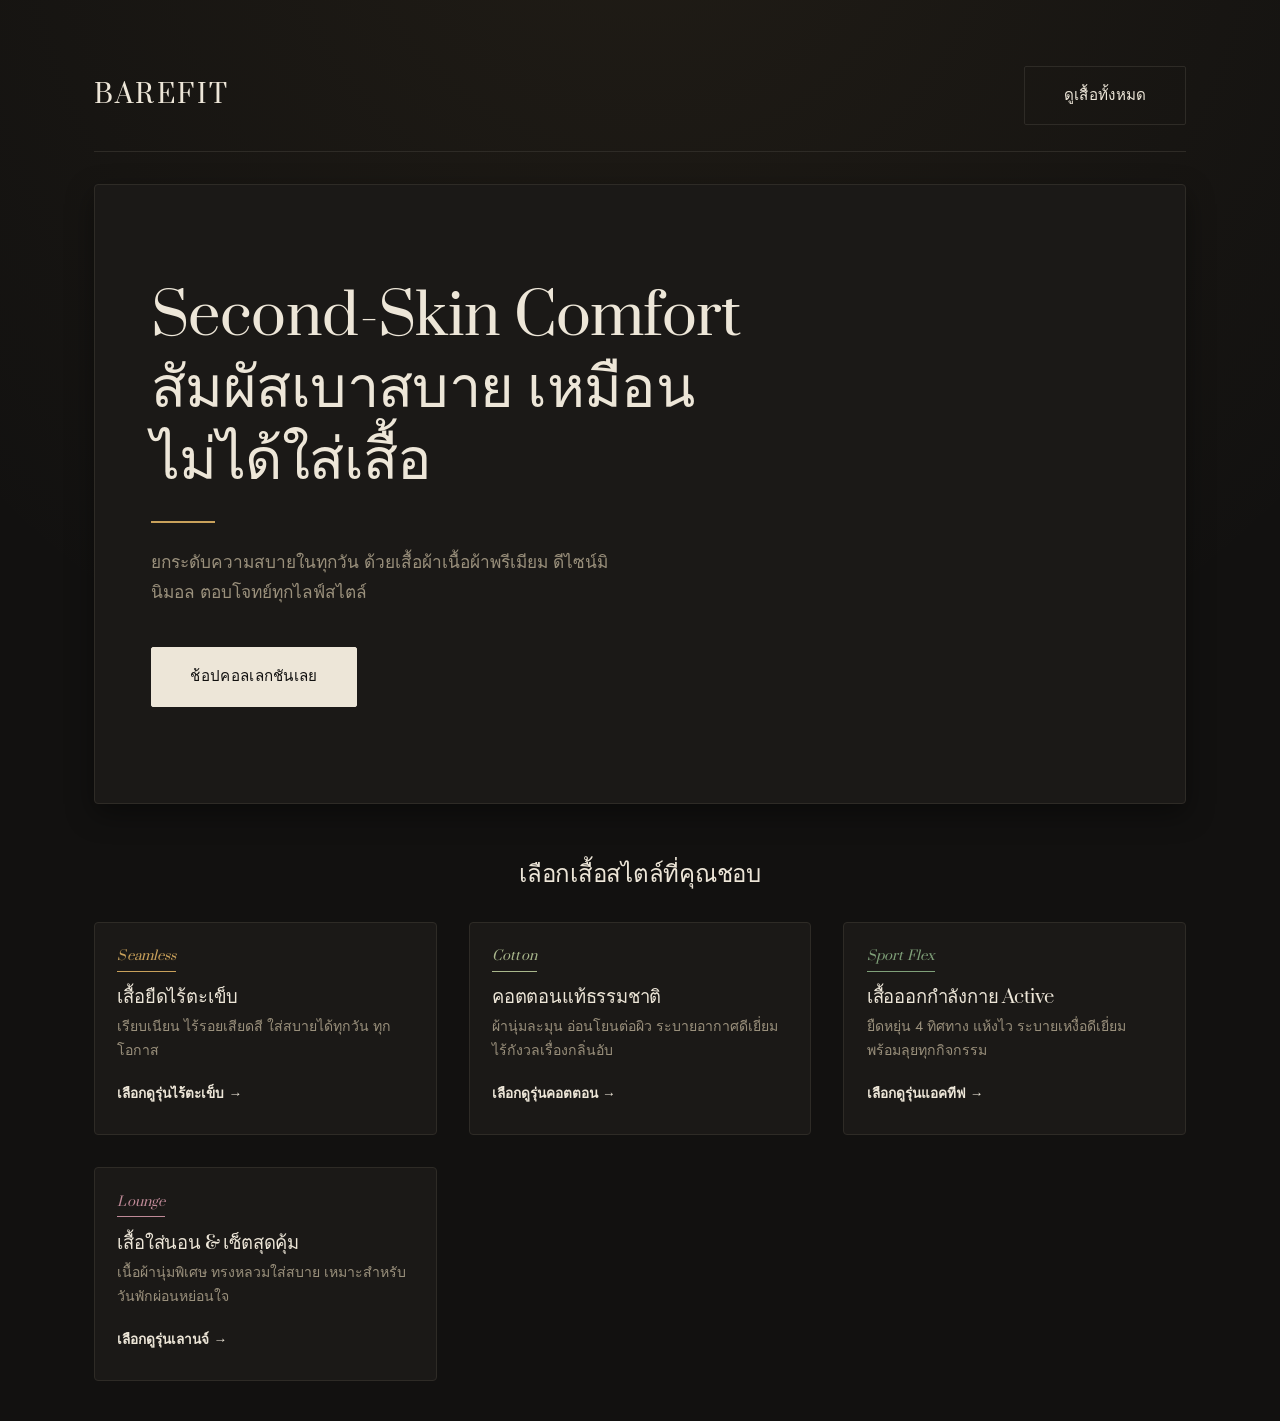
==== index.html @ 5f1ede6c "Add files via upload" ====
<!DOCTYPE html>
<html lang="th">
<head>
  <meta charset="UTF-8">
  <meta name="viewport" content="width=device-width, initial-scale=1.0">
  <title>BareFit | เสื้อยืดพรีเมียม นุ่ม ใส่สบาย ดุจผิวที่สอง</title>
  <link rel="stylesheet" href="style.css">
</head>
<body>
  <div class="container">
    <header class="nav-header">
      <div class="brand-logo">BareFit</div>
      <a href="product.html" class="btn btn-secondary">ดูเสื้อทั้งหมด</a>
    </header>

    <section class="hero">
      <h1>Second-Skin Comfort<br>สัมผัสเบาสบาย เหมือนไม่ได้ใส่เสื้อ</h1>
      <p>ยกระดับความสบายในทุกวัน ด้วยเสื้อผ้าเนื้อผ้าพรีเมียม ดีไซน์มินิมอล ตอบโจทย์ทุกไลฟ์สไตล์</p>
      <a href="product.html" class="btn">ช้อปคอลเลกชันเลย</a>
    </section>

    <h2 style="text-align: center; margin-bottom: 2rem;">เลือกเสื้อสไตล์ที่คุณชอบ</h2>
    <div class="mood-grid">
      <a href="product.html?mood=seamless" class="card">
        <span class="card-tag tag-seamless">Seamless</span>
        <h3>เสื้อยืดไร้ตะเข็บ</h3>
        <p>เรียบเนียน ไร้รอยเสียดสี ใส่สบายได้ทุกวัน ทุกโอกาส</p>
        <span style="font-size: 0.85rem; font-weight:600;">เลือกดูรุ่นไร้ตะเข็บ →</span>
      </a>
      <a href="product.html?mood=cotton" class="card">
        <span class="card-tag tag-cotton">Cotton</span>
        <h3>คอตตอนแท้ธรรมชาติ</h3>
        <p>ผ้านุ่มละมุน อ่อนโยนต่อผิว ระบายอากาศดีเยี่ยม ไร้กังวลเรื่องกลิ่นอับ</p>
        <span style="font-size: 0.85rem; font-weight:600;">เลือกดูรุ่นคอตตอน →</span>
      </a>
      <a href="product.html?mood=sport" class="card">
        <span class="card-tag tag-sport">Sport Flex</span>
        <h3>เสื้อออกกำลังกาย Active</h3>
        <p>ยืดหยุ่น 4 ทิศทาง แห้งไว ระบายเหงื่อดีเยี่ยม พร้อมลุยทุกกิจกรรม</p>
        <span style="font-size: 0.85rem; font-weight:600;">เลือกดูรุ่นแอคทีฟ →</span>
      </a>
      <a href="product.html?mood=lounge" class="card">
        <span class="card-tag tag-lounge">Lounge</span>
        <h3>เสื้อใส่นอน & เซ็ตสุดคุ้ม</h3>
        <p>เนื้อผ้านุ่มพิเศษ ทรงหลวมใส่สบาย เหมาะสำหรับวันพักผ่อนหย่อนใจ</p>
        <span style="font-size: 0.85rem; font-weight:600;">เลือกดูรุ่นเลานจ์ →</span>
      </a>
    </div>
  </div>
</body>
</html>
---- style.css ----
@import url('https://fonts.googleapis.com/css2?family=Jost:wght@300;400;500;600&family=Prata&display=swap');

:root {
  /* Core palette — deep charcoal, warm ivory, brass accent */
  --bg-color: #121110;
  --card-bg: #1B1917;
  --ink: #121110;
  --text-main: #EDE6D8;
  --text-muted: #9A907C;
  --accent-gold: #C9A15B;
  --border-light: #2E2B26;
  --border-dark: #EDE6D8;
  --shadow-soft: 0 10px 28px rgba(0, 0, 0, 0.4);
  --shadow-hover: 0 20px 44px rgba(0, 0, 0, 0.55);

  /* Mood tags — tuned brighter to read clearly on a dark card */
  --seamless-tag: #C9A15B;
  --cotton-tag: #A9B78C;
  --sport-tag: #7FA079;
  --lounge-tag: #C08A98;

  --radius-sm: 2px;
  --radius-md: 4px;
  --ease: cubic-bezier(0.16, 1, 0.3, 1);
}

* { box-sizing: border-box; margin: 0; padding: 0; }

body {
  font-family: 'Jost', sans-serif;
  font-weight: 400;
  background-color: var(--bg-color);
  background-image: radial-gradient(circle at 50% -10%, rgba(201, 161, 91, 0.08), transparent 55%);
  color: var(--text-main);
  line-height: 1.7;
  -webkit-font-smoothing: antialiased;
}

h1, h2, h3 {
  font-family: 'Prata', serif;
  font-weight: 400;
  letter-spacing: -0.01em;
  line-height: 1.25;
}

a { text-decoration: none; color: inherit; }

.container { max-width: 1140px; margin: 0 auto; padding: 2.5rem 1.5rem; }

/* ============ Navbar ============ */
.nav-header {
  display: flex;
  justify-content: space-between;
  align-items: center;
  padding: 1.6rem 0;
  border-bottom: 1px solid var(--border-light);
  margin-bottom: 2rem;
}

.brand-logo {
  font-family: 'Prata', serif;
  font-size: 1.6rem;
  letter-spacing: 2.5px;
  text-transform: uppercase;
  color: var(--text-main);
}

.nav-header nav a {
  font-size: 0.92rem;
  color: var(--text-muted);
  margin-left: 2rem;
  padding-bottom: 4px;
  border-bottom: 1px solid transparent;
  transition: color 0.25s var(--ease), border-color 0.25s var(--ease);
}

.nav-header nav a:hover,
.nav-header nav a.active {
  color: var(--text-main);
  border-color: var(--accent-gold);
}

/* ============ Hero Section ============ */
.hero {
  text-align: left;
  padding: 6rem 3.5rem;
  background: var(--card-bg);
  border-radius: var(--radius-md);
  box-shadow: var(--shadow-soft);
  margin-bottom: 3.5rem;
  border: 1px solid var(--border-light);
}

.hero h1 {
  font-size: clamp(2.4rem, 4.5vw, 3.6rem);
  max-width: 15ch;
  margin-bottom: 1.6rem;
  padding-bottom: 1.6rem;
  position: relative;
  color: var(--text-main);
}

.hero h1::after {
  content: '';
  position: absolute;
  bottom: 0;
  left: 0;
  width: 64px;
  height: 2px;
  background: var(--accent-gold);
}

.hero p {
  color: var(--text-muted);
  font-size: 1.08rem;
  max-width: 46ch;
  margin: 0 0 2.5rem;
}

/* ============ Buttons ============ */
/* Light ivory fill on dark surfaces reads as the premium move here,
   rather than a bright accent color block. */
.btn {
  display: inline-block;
  padding: 1rem 2.4rem;
  border: 1px solid var(--border-dark);
  background: var(--border-dark);
  color: var(--ink);
  font-family: 'Jost', sans-serif;
  font-size: 0.95rem;
  font-weight: 500;
  letter-spacing: 0.02em;
  border-radius: var(--radius-sm);
  cursor: pointer;
  transition: background 0.35s var(--ease), color 0.35s var(--ease), transform 0.35s var(--ease);
}

.btn:hover {
  background: transparent;
  color: var(--border-dark);
  transform: translateY(-2px);
}

.btn-secondary {
  background: transparent;
  color: var(--text-main);
  border: 1px solid var(--border-light);
}

.btn-secondary:hover {
  border-color: var(--border-dark);
  background: var(--border-dark);
  color: var(--ink);
}

/* ============ Grid & Cards ============ */
.mood-grid, .product-grid {
  display: grid;
  grid-template-columns: repeat(auto-fill, minmax(260px, 1fr));
  gap: 2rem;
}

.card {
  background: var(--card-bg);
  border: 1px solid var(--border-light);
  border-radius: var(--radius-md);
  padding: 1.4rem 1.4rem 1.8rem;
  text-align: left;
  transition: transform 0.35s var(--ease), border-color 0.35s var(--ease), box-shadow 0.35s var(--ease);
  position: relative;
  overflow: hidden;
  display: flex;
  flex-direction: column;
}

.card:hover {
  transform: translateY(-6px);
  border-color: var(--accent-gold);
  box-shadow: var(--shadow-hover);
}

.card img {
  width: 100%;
  aspect-ratio: 1/1;
  object-fit: cover;
  border-radius: var(--radius-sm);
  margin-bottom: 1.2rem;
  background-color: #26221D;
  filter: grayscale(10%) brightness(0.96);
  transition: filter 0.5s var(--ease), transform 0.6s var(--ease);
}

.card:hover img {
  filter: grayscale(0%) brightness(1);
  transform: scale(1.015);
}

.card h3 { font-size: 1.15rem; margin-bottom: 0.4rem; color: var(--text-main); }
.card p { color: var(--text-muted); font-size: 0.88rem; margin-bottom: 1.2rem; flex-grow: 1; }
.card .price { font-size: 1.05rem; font-weight: 500; font-family: 'Prata', serif; color: var(--accent-gold); margin-bottom: 1rem; }

/* ============ Category Tags ============ */
.card-tag {
  display: inline-block;
  font-family: 'Prata', serif;
  font-style: italic;
  font-size: 0.82rem;
  font-weight: 400;
  letter-spacing: 0.01em;
  padding-bottom: 0.2rem;
  border-bottom: 1px solid currentColor;
  margin-bottom: 0.9rem;
  width: fit-content;
}

.tag-seamless { color: var(--seamless-tag); }
.tag-cotton { color: var(--cotton-tag); }
.tag-sport { color: var(--sport-tag); }
.tag-lounge { color: var(--lounge-tag); }

/* ============ Filter Bar ============ */
#filter-bar {
  display: flex;
  justify-content: center;
  gap: 0.8rem;
  flex-wrap: wrap;
  margin-bottom: 3rem;
}

#filter-bar button {
  padding: 0.65rem 1.5rem;
  border: 1px solid var(--border-light);
  background: var(--card-bg);
  color: var(--text-muted);
  border-radius: 30px;
  font-family: 'Jost', sans-serif;
  font-size: 0.88rem;
  font-weight: 500;
  cursor: pointer;
  transition: all 0.25s var(--ease);
}

#filter-bar button:hover,
#filter-bar button.active {
  border-color: var(--border-dark);
  background: var(--border-dark);
  color: var(--ink);
}

/* ============ Forms ============ */
.form-card {
  background: var(--card-bg);
  padding: 3rem 2.75rem;
  border-radius: var(--radius-md);
  border: 1px solid var(--border-light);
  box-shadow: var(--shadow-soft);
  max-width: 540px;
  margin: 0 auto;
}

.form-group { margin-bottom: 1.75rem; text-align: left; }

.form-group label {
  display: block;
  margin-bottom: 0.5rem;
  font-size: 0.85rem;
  font-weight: 500;
  color: var(--text-muted);
}

.form-group input, .form-group textarea {
  width: 100%;
  padding: 0.75rem 0.15rem;
  border: none;
  border-bottom: 1px solid var(--border-light);
  border-radius: 0;
  font-family: inherit;
  font-size: 0.98rem;
  color: var(--text-main);
  background: transparent;
  transition: border-color 0.25s var(--ease);
}

.form-group input::placeholder, .form-group textarea::placeholder { color: #5C5646; }

.form-group input:focus, .form-group textarea:focus {
  outline: none;
  border-color: var(--accent-gold);
}

/* ============ Table ============ */
.table-container {
  background: var(--card-bg);
  border-radius: var(--radius-md);
  border: 1px solid var(--border-light);
  overflow-x: auto;
  box-shadow: var(--shadow-soft);
}

table { width: 100%; border-collapse: collapse; text-align: left; font-size: 0.92rem; }

th {
  background: transparent;
  padding: 1.2rem 1.25rem;
  font-family: 'Jost', sans-serif;
  font-weight: 600;
  letter-spacing: 0.01em;
  color: var(--text-main);
  border-bottom: 2px solid var(--border-dark);
}

td { padding: 1.2rem 1.25rem; border-bottom: 1px solid var(--border-light); color: var(--text-muted); }
tr:last-child td { border-bottom: none; }

/* ============ Accessibility & motion ============ */
a:focus-visible,
button:focus-visible,
input:focus-visible,
textarea:focus-visible {
  outline: 2px solid var(--accent-gold);
  outline-offset: 2px;
}

@media (prefers-reduced-motion: reduce) {
  * { transition: none !important; animation: none !important; }
}

/* ============ Responsive ============ */
@media (max-width: 640px) {
  .hero { padding: 3.5rem 1.5rem; }
  .hero h1 { max-width: none; }
  .nav-header { flex-direction: column; gap: 1rem; align-items: flex-start; }
  .nav-header nav a { margin-left: 0; margin-right: 1.5rem; }
  .form-card { padding: 2rem 1.5rem; }
}
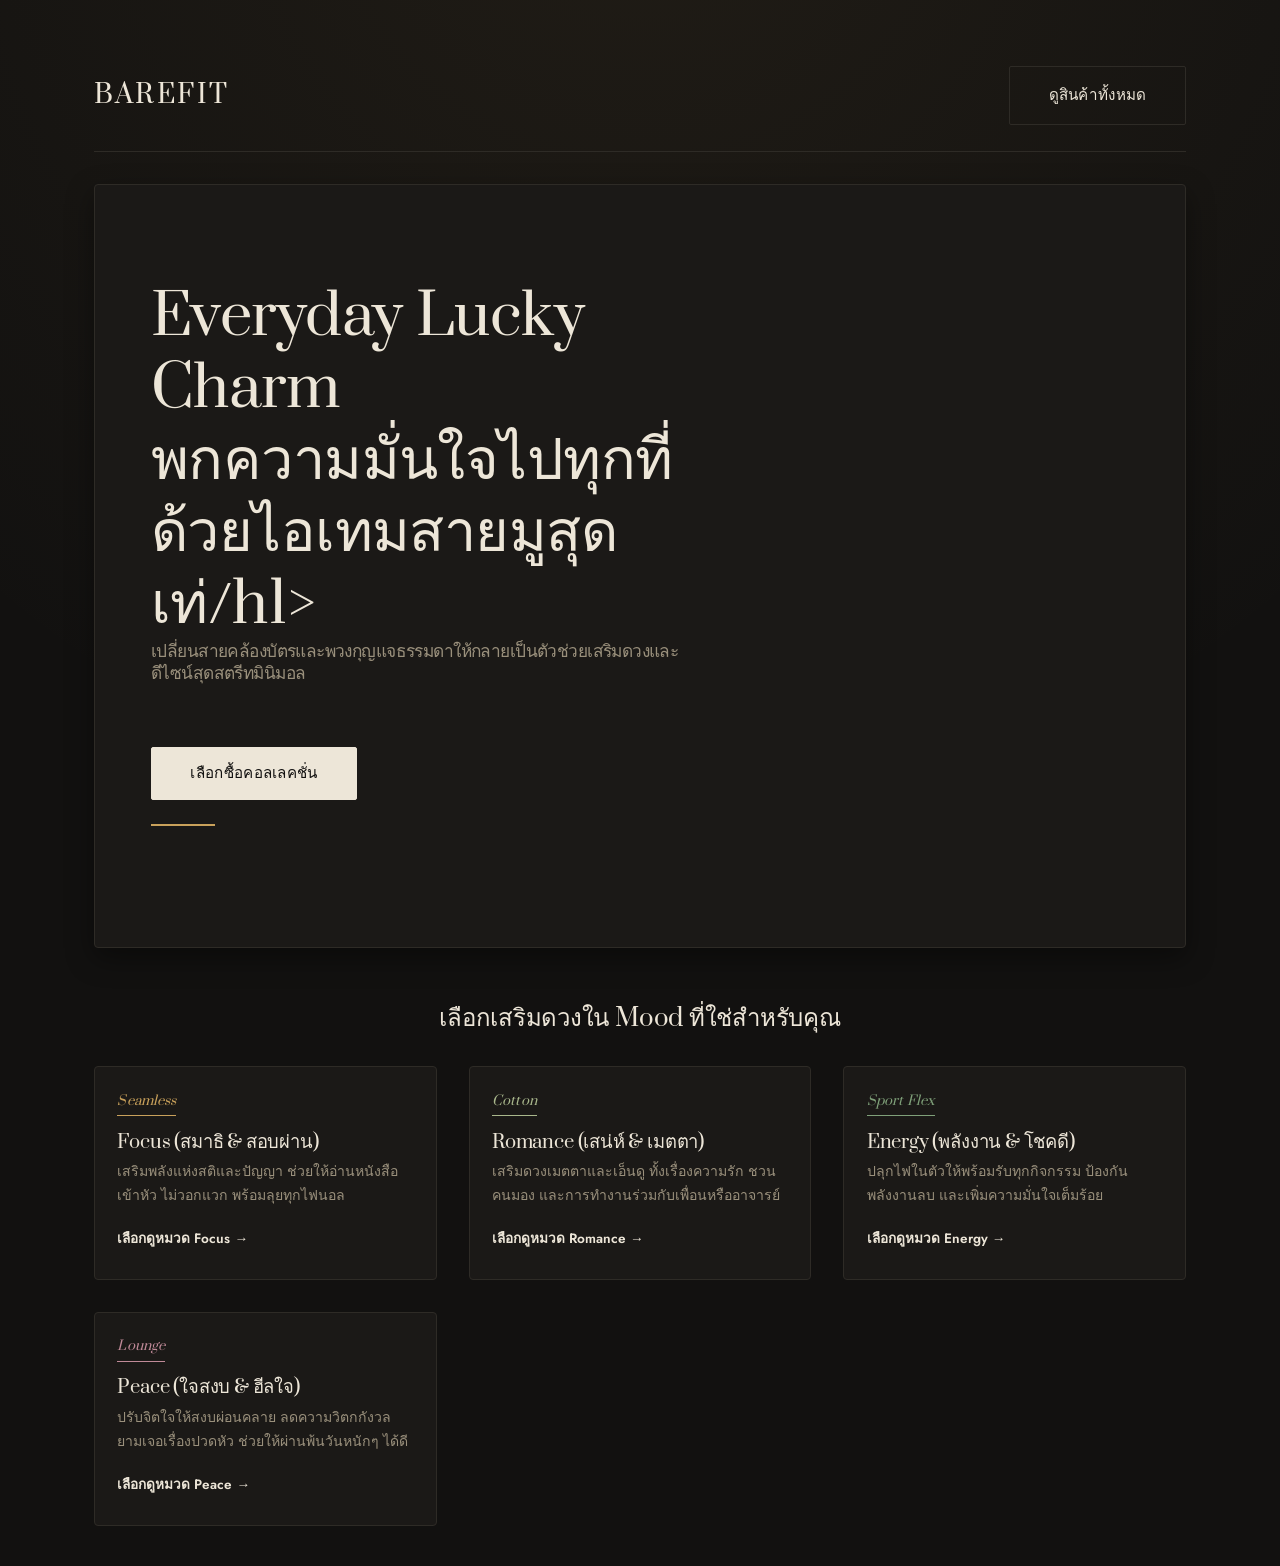
==== commit 3fe8c5a5: "index.html" ====
--- a/index.html
+++ b/index.html
@@ -3,47 +3,47 @@
 <head>
   <meta charset="UTF-8">
   <meta name="viewport" content="width=device-width, initial-scale=1.0">
-  <title>BareFit | เสื้อยืดพรีเมียม นุ่ม ใส่สบาย ดุจผิวที่สอง</title>
+  <title>LUCKY CHARM | เครื่องรางพกพาสไตล์สตรีทมินิมอล สำหรับเด็กมหา'ลัย</title>
   <link rel="stylesheet" href="style.css">
 </head>
 <body>
   <div class="container">
     <header class="nav-header">
       <div class="brand-logo">BareFit</div>
-      <a href="product.html" class="btn btn-secondary">ดูเสื้อทั้งหมด</a>
+      <a href="product.html" class="btn btn-secondary">ดูสินค้าทั้งหมด</a>
     </header>
 
     <section class="hero">
-      <h1>Second-Skin Comfort<br>สัมผัสเบาสบาย เหมือนไม่ได้ใส่เสื้อ</h1>
-      <p>ยกระดับความสบายในทุกวัน ด้วยเสื้อผ้าเนื้อผ้าพรีเมียม ดีไซน์มินิมอล ตอบโจทย์ทุกไลฟ์สไตล์</p>
-      <a href="product.html" class="btn">ช้อปคอลเลกชันเลย</a>
+      <h1>Everyday Lucky Charm<br>พกความมั่นใจไปทุกที่ด้วยไอเทมสายมูสุดเท่/h1>
+      <p>เปลี่ยนสายคล้องบัตรและพวงกุญแจธรรมดาให้กลายเป็นตัวช่วยเสริมดวงและดีไซน์สุดสตรีทมินิมอล</p>
+      <a href="product.html" class="btn">เลือกซื้อคอลเลคชั่น</a>
     </section>
 
-    <h2 style="text-align: center; margin-bottom: 2rem;">เลือกเสื้อสไตล์ที่คุณชอบ</h2>
+    <h2 style="text-align: center; margin-bottom: 2rem;">เลือกเสริมดวงใน Mood ที่ใช่สำหรับคุณ</h2>
     <div class="mood-grid">
       <a href="product.html?mood=seamless" class="card">
         <span class="card-tag tag-seamless">Seamless</span>
-        <h3>เสื้อยืดไร้ตะเข็บ</h3>
-        <p>เรียบเนียน ไร้รอยเสียดสี ใส่สบายได้ทุกวัน ทุกโอกาส</p>
-        <span style="font-size: 0.85rem; font-weight:600;">เลือกดูรุ่นไร้ตะเข็บ →</span>
+        <h3>Focus (สมาธิ & สอบผ่าน)</h3>
+        <p>เสริมพลังแห่งสติและปัญญา ช่วยให้อ่านหนังสือเข้าหัว ไม่วอกแวก พร้อมลุยทุกไฟนอล</p>
+        <span style="font-size: 0.85rem; font-weight:600;">เลือกดูหมวด Focus →</span>
       </a>
       <a href="product.html?mood=cotton" class="card">
         <span class="card-tag tag-cotton">Cotton</span>
-        <h3>คอตตอนแท้ธรรมชาติ</h3>
-        <p>ผ้านุ่มละมุน อ่อนโยนต่อผิว ระบายอากาศดีเยี่ยม ไร้กังวลเรื่องกลิ่นอับ</p>
-        <span style="font-size: 0.85rem; font-weight:600;">เลือกดูรุ่นคอตตอน →</span>
+        <h3>Romance (เสน่ห์ & เมตตา)</h3>
+        <p>เสริมดวงเมตตาและเอ็นดู ทั้งเรื่องความรัก ชวนคนมอง และการทำงานร่วมกับเพื่อนหรืออาจารย์</p>
+        <span style="font-size: 0.85rem; font-weight:600;">เลือกดูหมวด Romance →</span>
       </a>
       <a href="product.html?mood=sport" class="card">
         <span class="card-tag tag-sport">Sport Flex</span>
-        <h3>เสื้อออกกำลังกาย Active</h3>
-        <p>ยืดหยุ่น 4 ทิศทาง แห้งไว ระบายเหงื่อดีเยี่ยม พร้อมลุยทุกกิจกรรม</p>
-        <span style="font-size: 0.85rem; font-weight:600;">เลือกดูรุ่นแอคทีฟ →</span>
+        <h3>Energy (พลังงาน & โชคดี)</h3>
+        <p>ปลุกไฟในตัวให้พร้อมรับทุกกิจกรรม ป้องกันพลังงานลบ และเพิ่มความมั่นใจเต็มร้อย</p>
+        <span style="font-size: 0.85rem; font-weight:600;">เลือกดูหมวด Energy →</span>
       </a>
       <a href="product.html?mood=lounge" class="card">
         <span class="card-tag tag-lounge">Lounge</span>
-        <h3>เสื้อใส่นอน & เซ็ตสุดคุ้ม</h3>
-        <p>เนื้อผ้านุ่มพิเศษ ทรงหลวมใส่สบาย เหมาะสำหรับวันพักผ่อนหย่อนใจ</p>
-        <span style="font-size: 0.85rem; font-weight:600;">เลือกดูรุ่นเลานจ์ →</span>
+        <h3>Peace (ใจสงบ & ฮีลใจ)</h3>
+        <p>ปรับจิตใจให้สงบผ่อนคลาย ลดความวิตกกังวลยามเจอเรื่องปวดหัว ช่วยให้ผ่านพ้นวันหนักๆ ได้ดี</p>
+        <span style="font-size: 0.85rem; font-weight:600;">เลือกดูหมวด Peace →</span>
       </a>
     </div>
   </div>
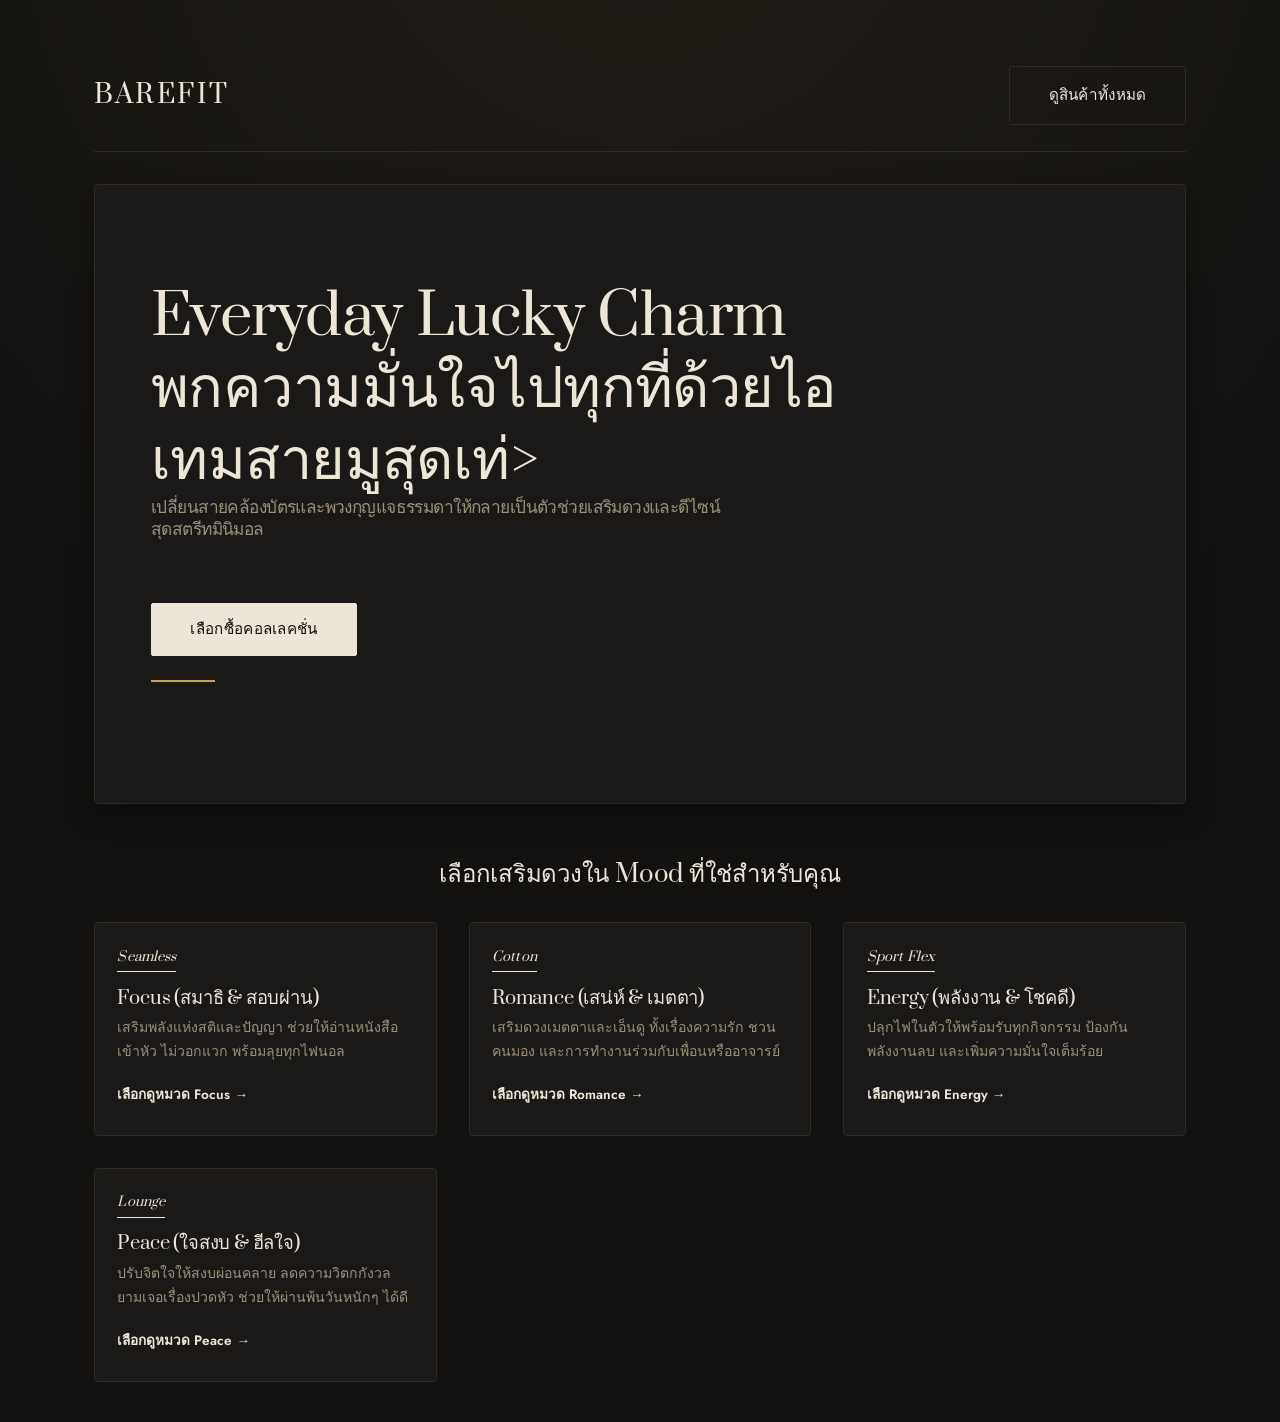
==== commit 74377c0a: "index.html" ====
--- a/index.html
+++ b/index.html
@@ -14,7 +14,7 @@
     </header>
 
     <section class="hero">
-      <h1>Everyday Lucky Charm<br>พกความมั่นใจไปทุกที่ด้วยไอเทมสายมูสุดเท่/h1>
+      <h1>Everyday Lucky Charm<br>พกความมั่นใจไปทุกที่ด้วยไอเทมสายมูสุดเท่>
       <p>เปลี่ยนสายคล้องบัตรและพวงกุญแจธรรมดาให้กลายเป็นตัวช่วยเสริมดวงและดีไซน์สุดสตรีทมินิมอล</p>
       <a href="product.html" class="btn">เลือกซื้อคอลเลคชั่น</a>
     </section>
--- a/style.css
+++ b/style.css
@@ -1,7 +1,7 @@
 @import url('https://fonts.googleapis.com/css2?family=Jost:wght@300;400;500;600&family=Prata&display=swap');
 
 :root {
-  /* Core palette — deep charcoal, warm ivory, brass accent */
+  /* Core palette — LUCKY CHARM Aesthetic Mutelu (Dark Charcoal & Warm Brass) */
   --bg-color: #121110;
   --card-bg: #1B1917;
   --ink: #121110;
@@ -13,11 +13,11 @@
   --shadow-soft: 0 10px 28px rgba(0, 0, 0, 0.4);
   --shadow-hover: 0 20px 44px rgba(0, 0, 0, 0.55);
 
-  /* Mood tags — tuned brighter to read clearly on a dark card */
-  --seamless-tag: #C9A15B;
-  --cotton-tag: #A9B78C;
-  --sport-tag: #7FA079;
-  --lounge-tag: #C08A98;
+  /* Mutelu Mood Tags — 4 categories for Everyday Student Life */
+  --energy-tag: #E07A5F;   /* Energy & Protection - สีส้มสตรีท/เทอร์ราคอตต้า */
+  --peace-tag: #7B8CDE;    /* Peace & Calming - สีฟ้า/ม่วงพาสเทล */
+  --focus-tag: #81B29A;    /* Focus & Wisdom - สีเขียวเหนี่ยวทรัพย์ */
+  --romance-tag: #E8A598;  /* Love & Charisma - สีชมพูโรสโกลด์ */
 
   --radius-sm: 2px;
   --radius-md: 4px;
@@ -93,7 +93,7 @@
 
 .hero h1 {
   font-size: clamp(2.4rem, 4.5vw, 3.6rem);
-  max-width: 15ch;
+  max-width: 18ch;
   margin-bottom: 1.6rem;
   padding-bottom: 1.6rem;
   position: relative;
@@ -113,13 +113,11 @@
 .hero p {
   color: var(--text-muted);
   font-size: 1.08rem;
-  max-width: 46ch;
+  max-width: 48ch;
   margin: 0 0 2.5rem;
 }
 
 /* ============ Buttons ============ */
-/* Light ivory fill on dark surfaces reads as the premium move here,
-   rather than a bright accent color block. */
 .btn {
   display: inline-block;
   padding: 1rem 2.4rem;
@@ -199,7 +197,7 @@
 .card p { color: var(--text-muted); font-size: 0.88rem; margin-bottom: 1.2rem; flex-grow: 1; }
 .card .price { font-size: 1.05rem; font-weight: 500; font-family: 'Prata', serif; color: var(--accent-gold); margin-bottom: 1rem; }
 
-/* ============ Category Tags ============ */
+/* ============ Category Tags (Aesthetic Mutelu 4 Moods) ============ */
 .card-tag {
   display: inline-block;
   font-family: 'Prata', serif;
@@ -213,10 +211,10 @@
   width: fit-content;
 }
 
-.tag-seamless { color: var(--seamless-tag); }
-.tag-cotton { color: var(--cotton-tag); }
-.tag-sport { color: var(--sport-tag); }
-.tag-lounge { color: var(--lounge-tag); }
+.tag-energy { color: var(--energy-tag); }
+.tag-peace { color: var(--peace-tag); }
+.tag-focus { color: var(--focus-tag); }
+.tag-romance { color: var(--romance-tag); }
 
 /* ============ Filter Bar ============ */
 #filter-bar {
